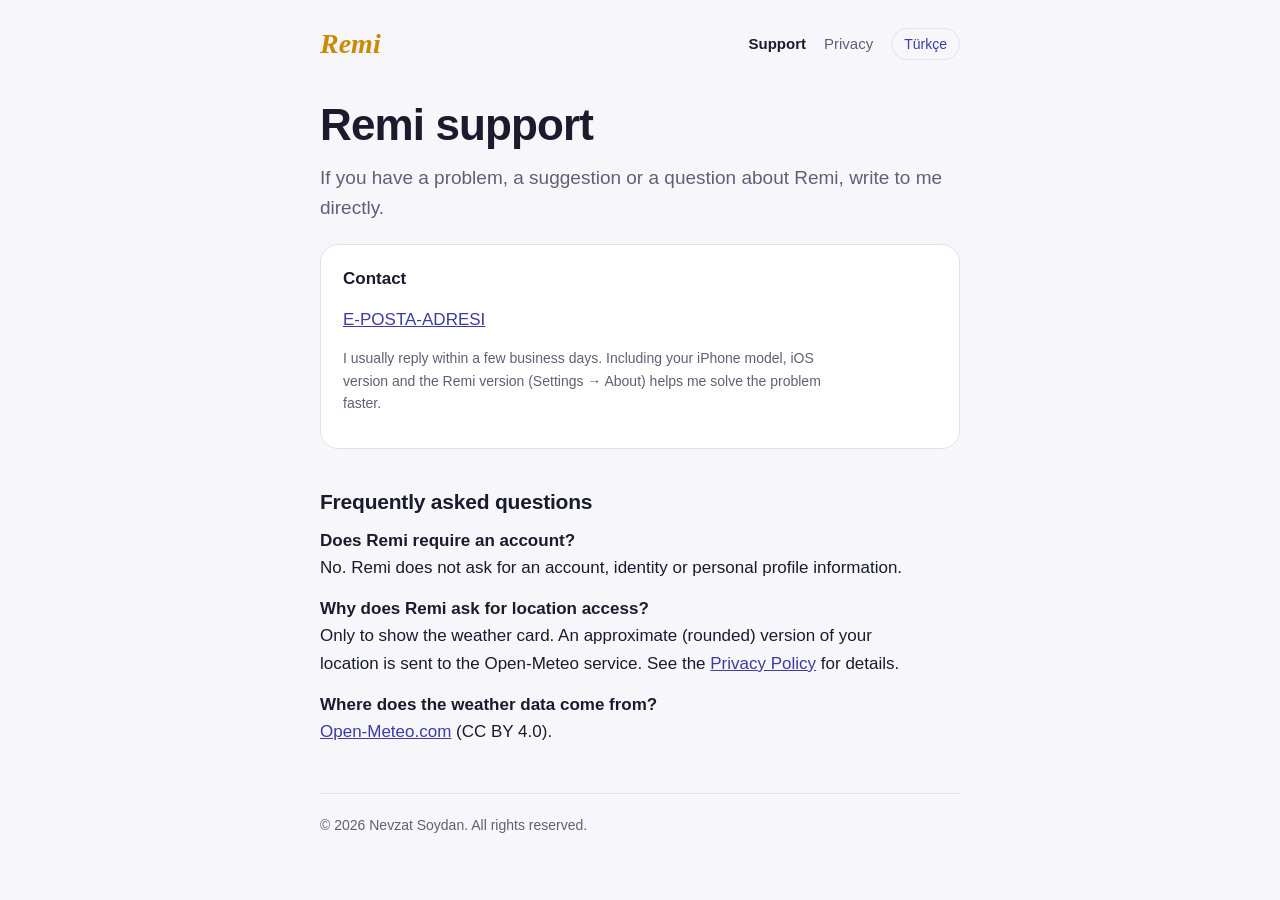
==== index.html @ 40884464 "Add files via upload" ====
<!doctype html>
<html lang="tr">
<head>
<meta charset="utf-8">
<meta name="viewport" content="width=device-width, initial-scale=1, viewport-fit=cover">
<title>Remi</title>
<meta name="description" content="Remi — iPhone uygulaması. Destek ve iletişim / Support and contact.">
<link rel="stylesheet" href="style.css">
<noscript><style>html[lang=tr] [lang=en]{display:block!important}button.lang{display:none}</style></noscript>
</head>
<body>
<div class="wrap">
<nav>
  <a class="brand" href="index.html">Remi</a>
  <div class="links">
    <a href="index.html" aria-current="page"><span lang="tr">Destek</span><span lang="en">Support</span></a>
    <a href="privacy.html"><span lang="tr">Gizlilik</span><span lang="en">Privacy</span></a>
    <button class="lang" id="lang" type="button">English</button>
  </div>
</nav>

<main>
<div lang="tr">
  <h1>Remi desteği</h1>
  <p class="lead">Remi ile ilgili bir sorun, öneri ya da sorunuz varsa bana doğrudan yazabilirsiniz.</p>
  <div class="card">
    <p><strong>İletişim</strong></p>
    <p><a href="mailto:E-POSTA-ADRESI">E-POSTA-ADRESI</a></p>
    <p class="meta">Mesajınıza genellikle birkaç iş günü içinde yanıt veririm. Yazarken iPhone modelinizi, iOS sürümünüzü ve Remi’nin sürümünü (Ayarlar → Hakkında) belirtirseniz sorunu daha hızlı çözebilirim.</p>
  </div>
  <h2>Sık sorulanlar</h2>
  <p><strong>Remi hesap ister mi?</strong><br>Hayır. Remi hesap, kimlik ya da kişisel profil bilgisi istemez.</p>
  <p><strong>Neden konum izni isteniyor?</strong><br>Yalnızca hava durumu kartını göstermek için. Konumunuzun yaklaşık (yuvarlanmış) hali Open-Meteo hizmetine gönderilir. Ayrıntılar için <a href="privacy.html">Gizlilik Politikası</a>’na bakın.</p>
  <p><strong>Hava durumu verisi nereden geliyor?</strong><br><a href="https://open-meteo.com/">Open-Meteo.com</a> (CC BY 4.0).</p>
</div>

<div lang="en">
  <h1>Remi support</h1>
  <p class="lead">If you have a problem, a suggestion or a question about Remi, write to me directly.</p>
  <div class="card">
    <p><strong>Contact</strong></p>
    <p><a href="mailto:E-POSTA-ADRESI">E-POSTA-ADRESI</a></p>
    <p class="meta">I usually reply within a few business days. Including your iPhone model, iOS version and the Remi version (Settings → About) helps me solve the problem faster.</p>
  </div>
  <h2>Frequently asked questions</h2>
  <p><strong>Does Remi require an account?</strong><br>No. Remi does not ask for an account, identity or personal profile information.</p>
  <p><strong>Why does Remi ask for location access?</strong><br>Only to show the weather card. An approximate (rounded) version of your location is sent to the Open-Meteo service. See the <a href="privacy.html">Privacy Policy</a> for details.</p>
  <p><strong>Where does the weather data come from?</strong><br><a href="https://open-meteo.com/">Open-Meteo.com</a> (CC BY 4.0).</p>
</div>
</main>

<footer>© 2026 Nevzat Soydan. <span lang="tr">Tüm hakları saklıdır.</span><span lang="en">All rights reserved.</span></footer>
</div>
<script src="lang.js"></script>
</body>
</html>
---- style.css ----
:root{--bg:#f6f6fb;--card:#fff;--ink:#1c1b2e;--mute:#605f78;--line:#e2e1ee;--accent:#3d3ba5;--gold:#c98a00;color-scheme:light dark}
@media (prefers-color-scheme:dark){:root{--bg:#121220;--card:#1d1d31;--ink:#f2f1fb;--mute:#a9a8c4;--line:#2f2f4b;--accent:#a9a8ff;--gold:#f5b82e}}
*{box-sizing:border-box}
html{-webkit-text-size-adjust:100%}
body{margin:0;background:var(--bg);color:var(--ink);font:17px/1.6 -apple-system,BlinkMacSystemFont,"SF Pro Text","Helvetica Neue",Arial,sans-serif;padding:env(safe-area-inset-top) env(safe-area-inset-right) env(safe-area-inset-bottom) env(safe-area-inset-left)}
.wrap{max-width:680px;margin:0 auto;padding:28px 20px 56px}
nav{display:flex;justify-content:space-between;align-items:center;gap:12px;margin-bottom:40px}
nav a.brand{font:italic 600 28px/1 Georgia,"New York",serif;color:var(--gold);text-decoration:none}
.links{display:flex;gap:18px;align-items:center;font-size:15px}
.links a{color:var(--mute);text-decoration:none}
.links a[aria-current]{color:var(--ink);font-weight:600}
button.lang{font:inherit;font-size:14px;color:var(--accent);background:none;border:1px solid var(--line);border-radius:999px;padding:4px 12px;cursor:pointer}
h1{font-size:clamp(32px,7vw,44px);line-height:1.15;letter-spacing:-.02em;margin:0 0 12px}
h2{font-size:21px;margin:36px 0 8px;letter-spacing:-.01em}
p{margin:0 0 14px;max-width:62ch}
.lead{font-size:19px;color:var(--mute)}
.card{background:var(--card);border:1px solid var(--line);border-radius:18px;padding:20px 22px;margin:20px 0}
a{color:var(--accent)}
a:focus-visible,button:focus-visible{outline:3px solid var(--accent);outline-offset:3px;border-radius:6px}
.meta{color:var(--mute);font-size:14px}
footer{margin-top:48px;padding-top:20px;border-top:1px solid var(--line);color:var(--mute);font-size:14px}
html[lang=tr] [lang=en],html[lang=en] [lang=tr]{display:none}
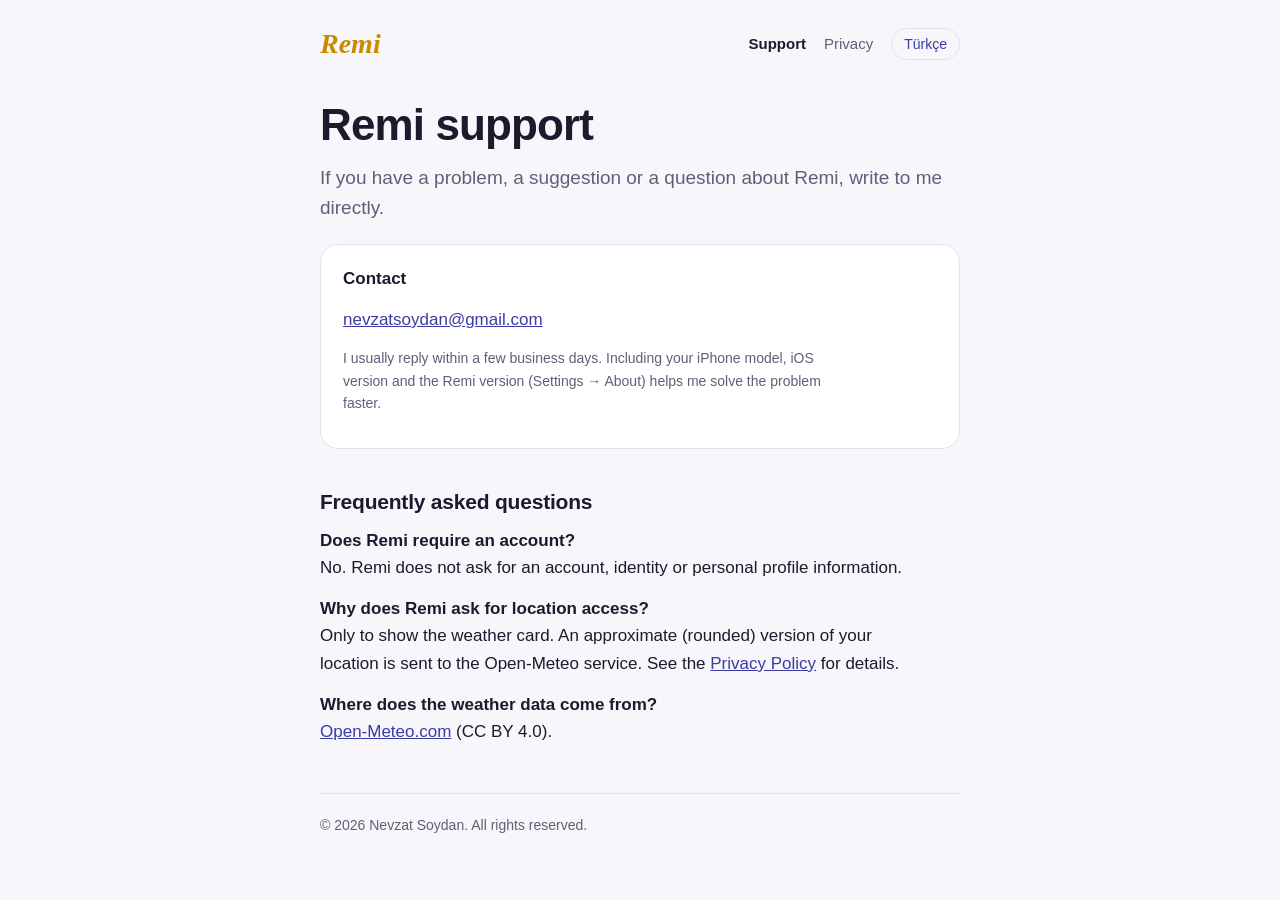
==== commit 0a782b93: "Update email address in index.html" ====
--- a/index.html
+++ b/index.html
@@ -25,7 +25,7 @@
   <p class="lead">Remi ile ilgili bir sorun, öneri ya da sorunuz varsa bana doğrudan yazabilirsiniz.</p>
   <div class="card">
     <p><strong>İletişim</strong></p>
-    <p><a href="mailto:E-POSTA-ADRESI">E-POSTA-ADRESI</a></p>
+    <p><a href="mailto:nevzatsoydan@gmail.com">nevzatsoydan@gmail.com</a></p>
     <p class="meta">Mesajınıza genellikle birkaç iş günü içinde yanıt veririm. Yazarken iPhone modelinizi, iOS sürümünüzü ve Remi’nin sürümünü (Ayarlar → Hakkında) belirtirseniz sorunu daha hızlı çözebilirim.</p>
   </div>
   <h2>Sık sorulanlar</h2>
@@ -39,7 +39,7 @@
   <p class="lead">If you have a problem, a suggestion or a question about Remi, write to me directly.</p>
   <div class="card">
     <p><strong>Contact</strong></p>
-    <p><a href="mailto:E-POSTA-ADRESI">E-POSTA-ADRESI</a></p>
+    <p><a href="mailto:nevzatsoydan@gmail.com">nevzatsoydan@gmail.com</a></p>
     <p class="meta">I usually reply within a few business days. Including your iPhone model, iOS version and the Remi version (Settings → About) helps me solve the problem faster.</p>
   </div>
   <h2>Frequently asked questions</h2>
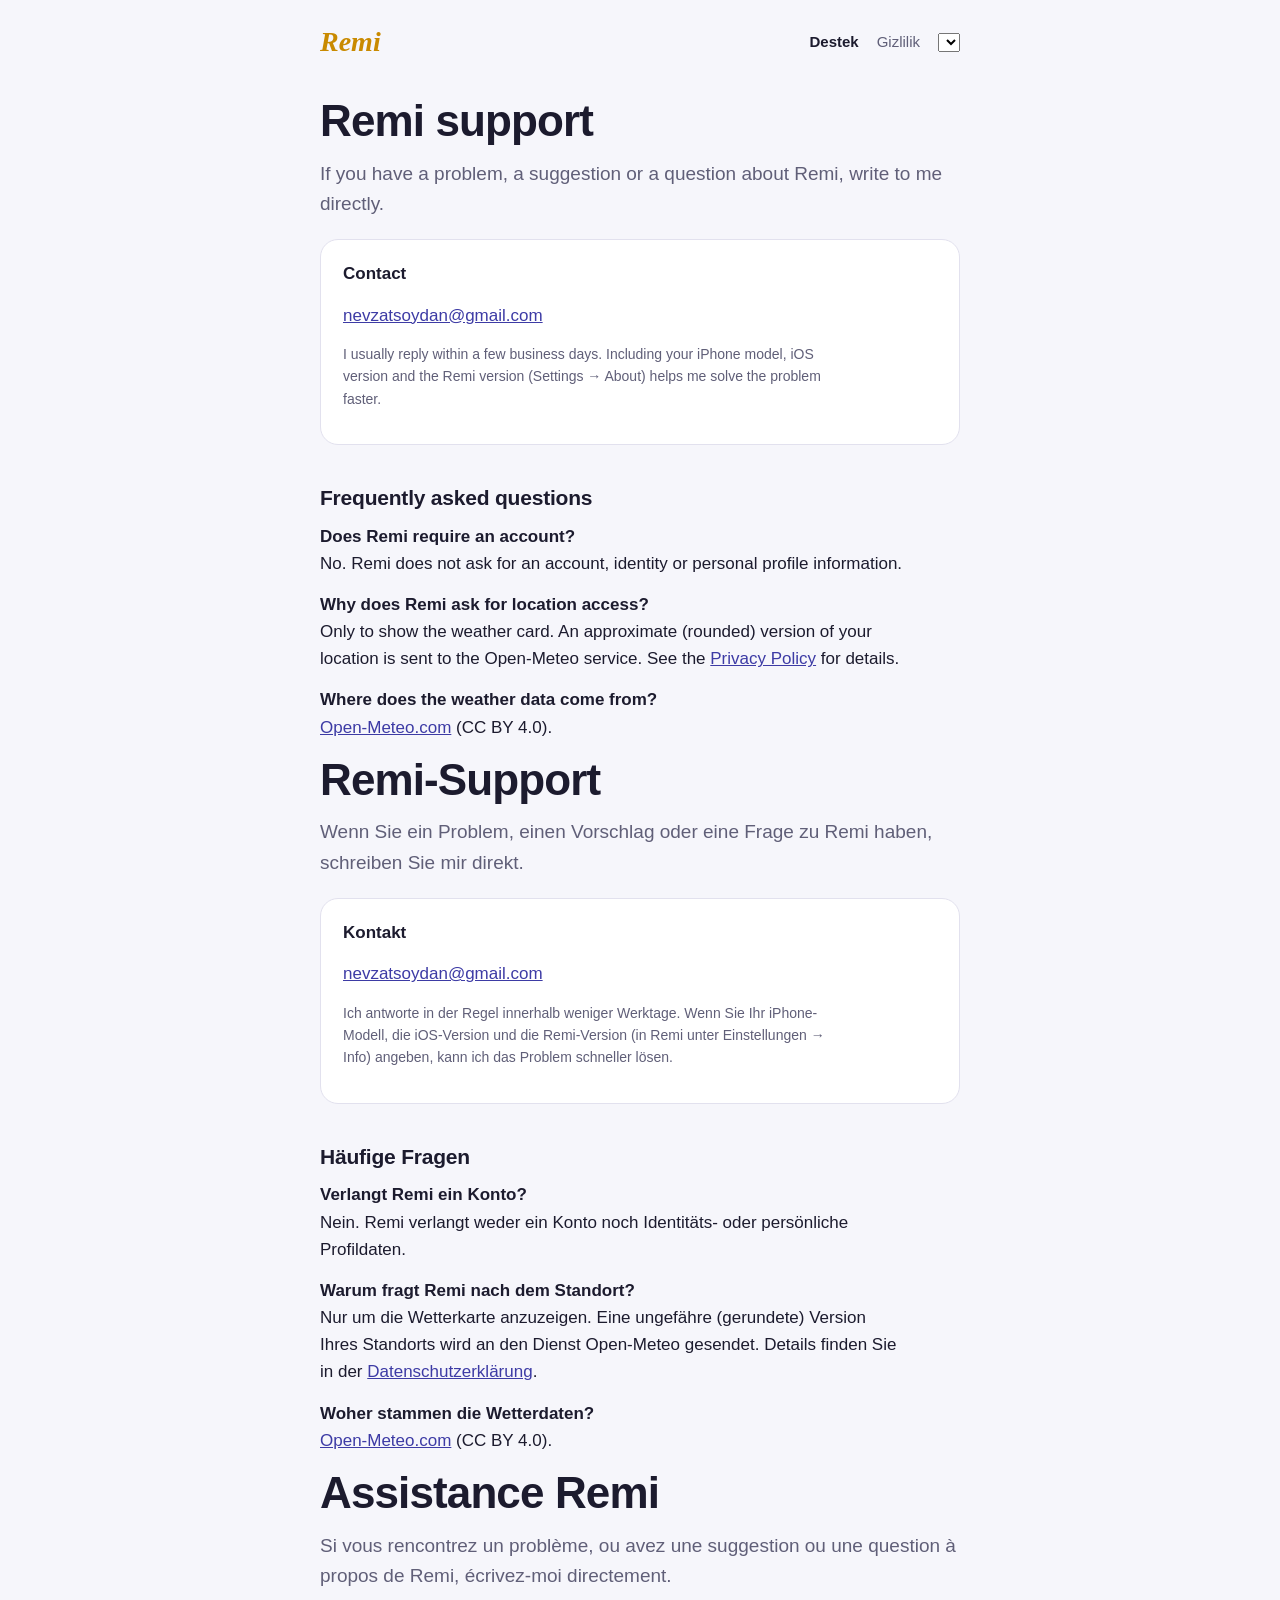
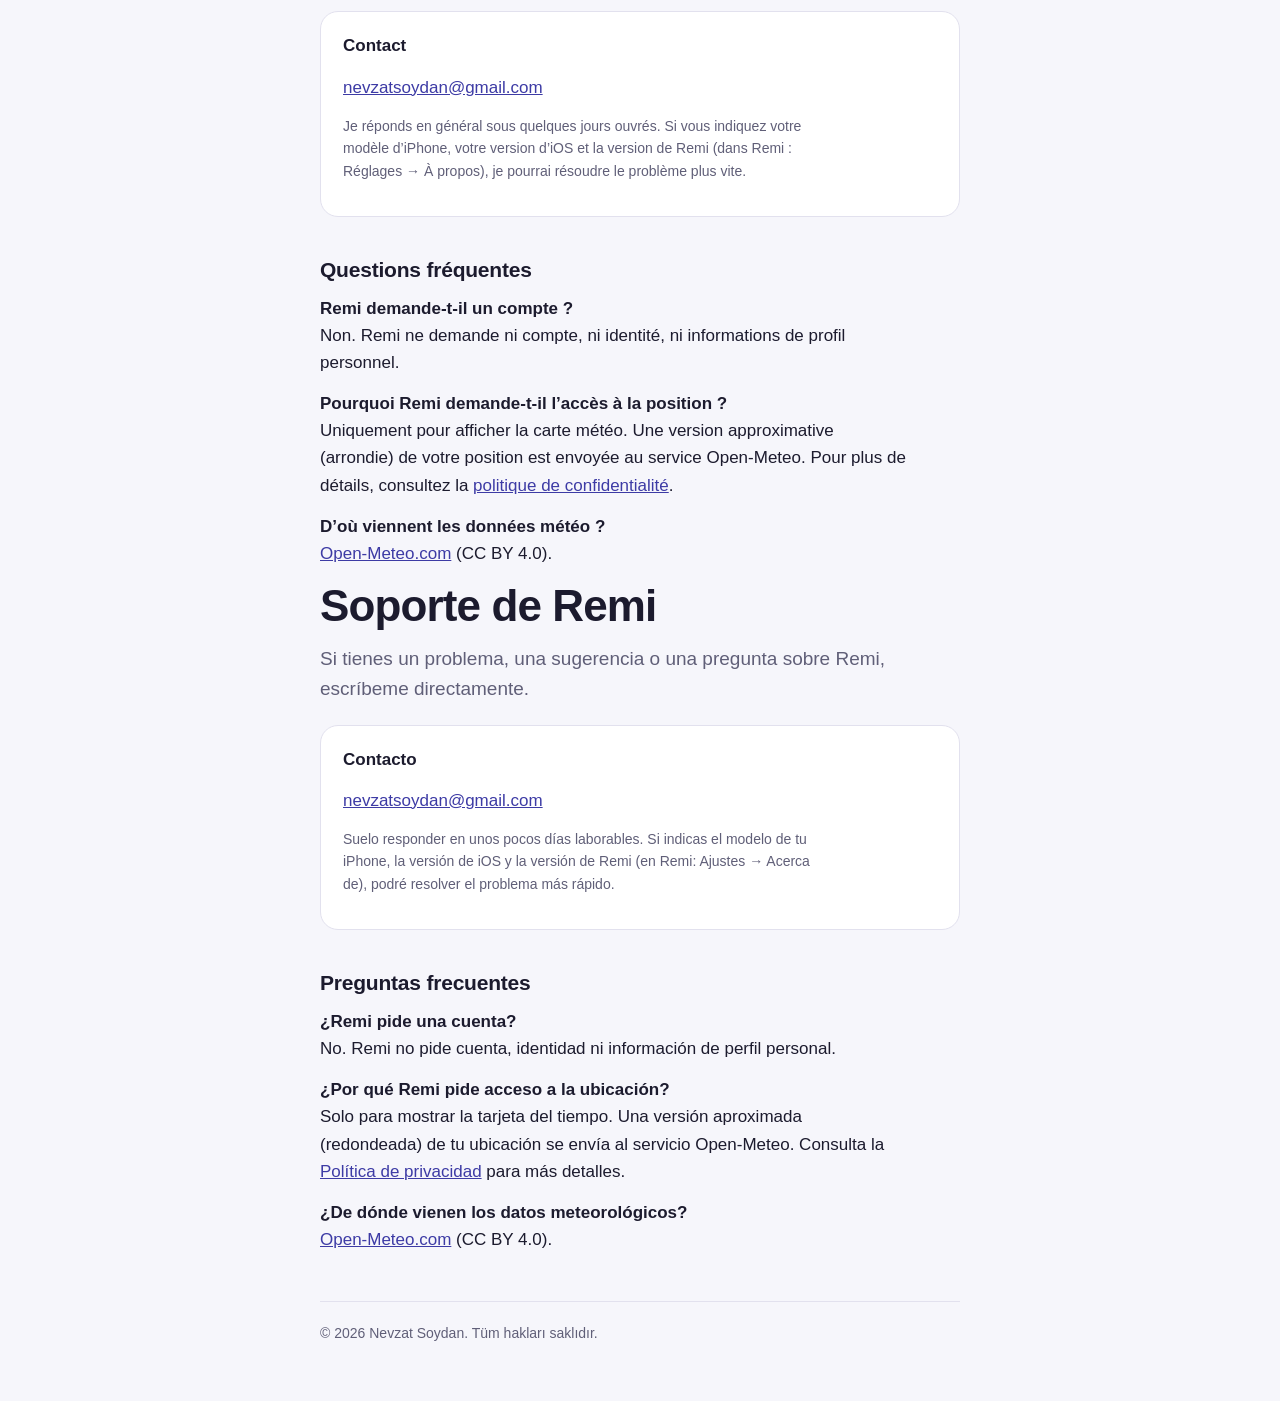
==== commit ee1b4a56: "Add files via upload" ====
--- a/index.html
+++ b/index.html
@@ -4,22 +4,24 @@
 <meta charset="utf-8">
 <meta name="viewport" content="width=device-width, initial-scale=1, viewport-fit=cover">
 <title>Remi</title>
-<meta name="description" content="Remi — iPhone uygulaması. Destek ve iletişim / Support and contact.">
+<meta name="description" content="Remi — Destek / Support / Assistance / Soporte">
 <link rel="stylesheet" href="style.css">
-<noscript><style>html[lang=tr] [lang=en]{display:block!important}button.lang{display:none}</style></noscript>
 </head>
 <body>
 <div class="wrap">
 <nav>
   <a class="brand" href="index.html">Remi</a>
   <div class="links">
-    <a href="index.html" aria-current="page"><span lang="tr">Destek</span><span lang="en">Support</span></a>
-    <a href="privacy.html"><span lang="tr">Gizlilik</span><span lang="en">Privacy</span></a>
-    <button class="lang" id="lang" type="button">English</button>
+    <a href="index.html" aria-current="page"><span data-i="support">Destek</span></a>
+    <a href="privacy.html"><span data-i="privacy">Gizlilik</span></a>
+    <select class="lang" id="lang" aria-label="Language / Dil">
+      <option value="tr">Türkçe</option><option value="en">English</option><option value="de">Deutsch</option><option value="fr">Français</option><option value="es">Español</option>
+    </select>
   </div>
 </nav>
 
 <main>
+
 <div lang="tr">
   <h1>Remi desteği</h1>
   <p class="lead">Remi ile ilgili bir sorun, öneri ya da sorunuz varsa bana doğrudan yazabilirsiniz.</p>
@@ -47,9 +49,51 @@
   <p><strong>Why does Remi ask for location access?</strong><br>Only to show the weather card. An approximate (rounded) version of your location is sent to the Open-Meteo service. See the <a href="privacy.html">Privacy Policy</a> for details.</p>
   <p><strong>Where does the weather data come from?</strong><br><a href="https://open-meteo.com/">Open-Meteo.com</a> (CC BY 4.0).</p>
 </div>
+
+<div lang="de">
+  <h1>Remi-Support</h1>
+  <p class="lead">Wenn Sie ein Problem, einen Vorschlag oder eine Frage zu Remi haben, schreiben Sie mir direkt.</p>
+  <div class="card">
+    <p><strong>Kontakt</strong></p>
+    <p><a href="mailto:nevzatsoydan@gmail.com">nevzatsoydan@gmail.com</a></p>
+    <p class="meta">Ich antworte in der Regel innerhalb weniger Werktage. Wenn Sie Ihr iPhone-Modell, die iOS-Version und die Remi-Version (in Remi unter Einstellungen → Info) angeben, kann ich das Problem schneller lösen.</p>
+  </div>
+  <h2>Häufige Fragen</h2>
+  <p><strong>Verlangt Remi ein Konto?</strong><br>Nein. Remi verlangt weder ein Konto noch Identitäts- oder persönliche Profildaten.</p>
+  <p><strong>Warum fragt Remi nach dem Standort?</strong><br>Nur um die Wetterkarte anzuzeigen. Eine ungefähre (gerundete) Version Ihres Standorts wird an den Dienst Open-Meteo gesendet. Details finden Sie in der <a href="privacy.html">Datenschutzerklärung</a>.</p>
+  <p><strong>Woher stammen die Wetterdaten?</strong><br><a href="https://open-meteo.com/">Open-Meteo.com</a> (CC BY 4.0).</p>
+</div>
+
+<div lang="fr">
+  <h1>Assistance Remi</h1>
+  <p class="lead">Si vous rencontrez un problème, ou avez une suggestion ou une question à propos de Remi, écrivez-moi directement.</p>
+  <div class="card">
+    <p><strong>Contact</strong></p>
+    <p><a href="mailto:nevzatsoydan@gmail.com">nevzatsoydan@gmail.com</a></p>
+    <p class="meta">Je réponds en général sous quelques jours ouvrés. Si vous indiquez votre modèle d’iPhone, votre version d’iOS et la version de Remi (dans Remi : Réglages → À propos), je pourrai résoudre le problème plus vite.</p>
+  </div>
+  <h2>Questions fréquentes</h2>
+  <p><strong>Remi demande-t-il un compte ?</strong><br>Non. Remi ne demande ni compte, ni identité, ni informations de profil personnel.</p>
+  <p><strong>Pourquoi Remi demande-t-il l’accès à la position ?</strong><br>Uniquement pour afficher la carte météo. Une version approximative (arrondie) de votre position est envoyée au service Open-Meteo. Pour plus de détails, consultez la <a href="privacy.html">politique de confidentialité</a>.</p>
+  <p><strong>D’où viennent les données météo ?</strong><br><a href="https://open-meteo.com/">Open-Meteo.com</a> (CC BY 4.0).</p>
+</div>
+
+<div lang="es">
+  <h1>Soporte de Remi</h1>
+  <p class="lead">Si tienes un problema, una sugerencia o una pregunta sobre Remi, escríbeme directamente.</p>
+  <div class="card">
+    <p><strong>Contacto</strong></p>
+    <p><a href="mailto:nevzatsoydan@gmail.com">nevzatsoydan@gmail.com</a></p>
+    <p class="meta">Suelo responder en unos pocos días laborables. Si indicas el modelo de tu iPhone, la versión de iOS y la versión de Remi (en Remi: Ajustes → Acerca de), podré resolver el problema más rápido.</p>
+  </div>
+  <h2>Preguntas frecuentes</h2>
+  <p><strong>¿Remi pide una cuenta?</strong><br>No. Remi no pide cuenta, identidad ni información de perfil personal.</p>
+  <p><strong>¿Por qué Remi pide acceso a la ubicación?</strong><br>Solo para mostrar la tarjeta del tiempo. Una versión aproximada (redondeada) de tu ubicación se envía al servicio Open-Meteo. Consulta la <a href="privacy.html">Política de privacidad</a> para más detalles.</p>
+  <p><strong>¿De dónde vienen los datos meteorológicos?</strong><br><a href="https://open-meteo.com/">Open-Meteo.com</a> (CC BY 4.0).</p>
+</div>
 </main>
 
-<footer>© 2026 Nevzat Soydan. <span lang="tr">Tüm hakları saklıdır.</span><span lang="en">All rights reserved.</span></footer>
+<footer>© 2026 Nevzat Soydan. <span data-i="rights">Tüm hakları saklıdır.</span></footer>
 </div>
 <script src="lang.js"></script>
 </body>
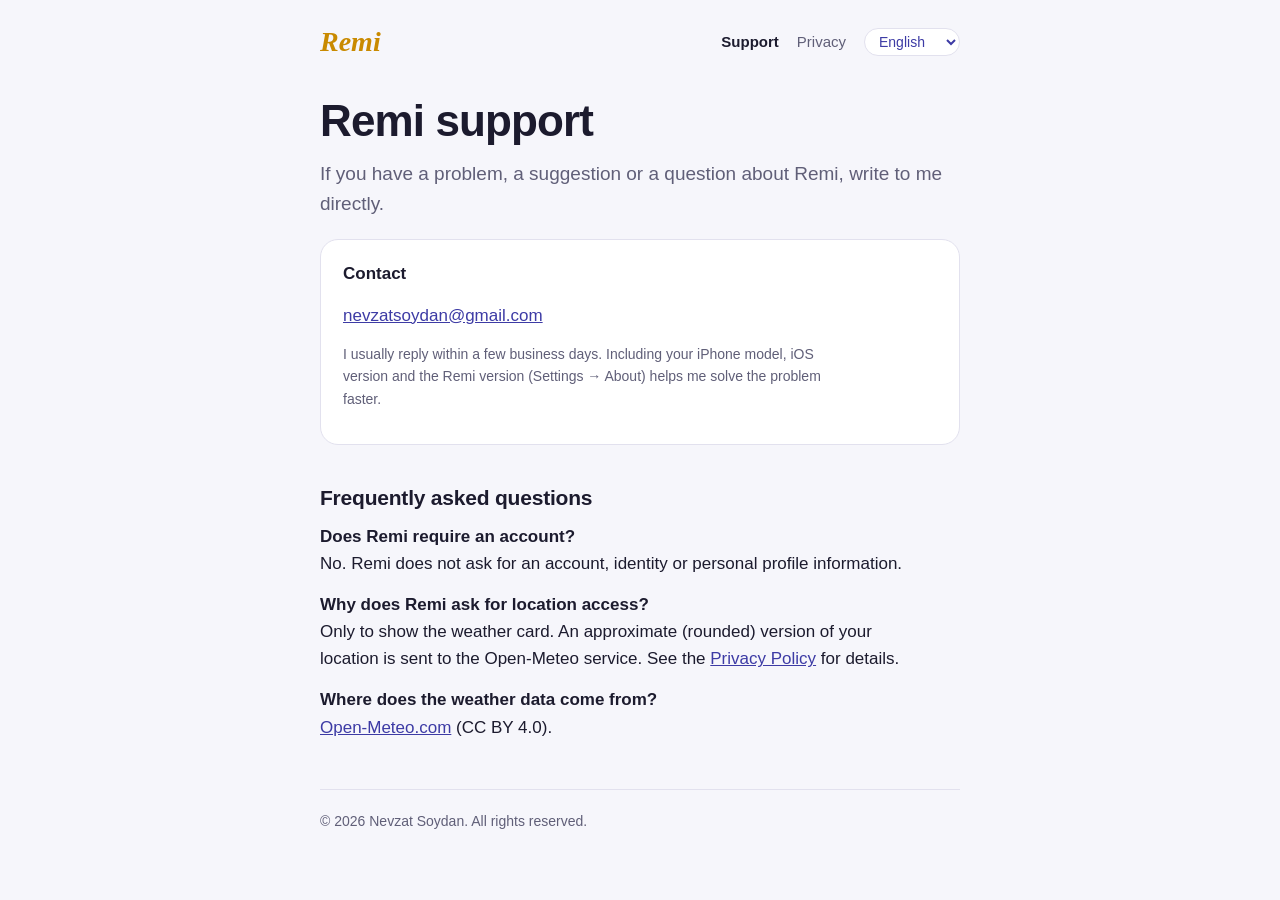
==== commit b303dbad: "Add files via upload" ====
--- a/index.html
+++ b/index.html
@@ -5,7 +5,32 @@
 <meta name="viewport" content="width=device-width, initial-scale=1, viewport-fit=cover">
 <title>Remi</title>
 <meta name="description" content="Remi — Destek / Support / Assistance / Soporte">
-<link rel="stylesheet" href="style.css">
+<style>
+:root{--bg:#f6f6fb;--card:#fff;--ink:#1c1b2e;--mute:#605f78;--line:#e2e1ee;--accent:#3d3ba5;--gold:#c98a00;color-scheme:light dark}
+@media (prefers-color-scheme:dark){:root{--bg:#121220;--card:#1d1d31;--ink:#f2f1fb;--mute:#a9a8c4;--line:#2f2f4b;--accent:#a9a8ff;--gold:#f5b82e}}
+*{box-sizing:border-box}
+html{-webkit-text-size-adjust:100%}
+body{margin:0;background:var(--bg);color:var(--ink);font:17px/1.6 -apple-system,BlinkMacSystemFont,"SF Pro Text","Helvetica Neue",Arial,sans-serif;padding:env(safe-area-inset-top) env(safe-area-inset-right) env(safe-area-inset-bottom) env(safe-area-inset-left)}
+.wrap{max-width:680px;margin:0 auto;padding:28px 20px 56px}
+nav{display:flex;flex-wrap:wrap;justify-content:space-between;align-items:center;gap:12px;margin-bottom:40px}
+nav a.brand{font:italic 600 28px/1 Georgia,"New York",serif;color:var(--gold);text-decoration:none}
+.links{display:flex;flex-wrap:wrap;gap:8px 18px;align-items:center;font-size:15px}
+.links a{color:var(--mute);text-decoration:none}
+.links a[aria-current]{color:var(--ink);font-weight:600}
+h1,h2,p{overflow-wrap:break-word;hyphens:auto}
+h1{font-size:clamp(28px,7vw,44px);line-height:1.15;letter-spacing:-.02em;margin:0 0 12px}
+h2{font-size:21px;margin:36px 0 8px;letter-spacing:-.01em}
+p{margin:0 0 14px;max-width:62ch}
+.lead{font-size:19px;color:var(--mute)}
+.card{background:var(--card);border:1px solid var(--line);border-radius:18px;padding:20px 22px;margin:20px 0}
+a{color:var(--accent)}
+a:focus-visible,button:focus-visible{outline:3px solid var(--accent);outline-offset:3px;border-radius:6px}
+.meta{color:var(--mute);font-size:14px}
+footer{margin-top:48px;padding-top:20px;border-top:1px solid var(--line);color:var(--mute);font-size:14px}
+select.lang{font:inherit;font-size:14px;color:var(--accent);background:var(--card);border:1px solid var(--line);border-radius:999px;padding:4px 10px;cursor:pointer}
+.wrap [lang]{display:none}
+html[lang=tr] .wrap [lang=tr],html[lang=en] .wrap [lang=en],html[lang=de] .wrap [lang=de],html[lang=fr] .wrap [lang=fr],html[lang=es] .wrap [lang=es]{display:revert}
+</style>
 </head>
 <body>
 <div class="wrap">
@@ -95,6 +120,21 @@
 
 <footer>© 2026 Nevzat Soydan. <span data-i="rights">Tüm hakları saklıdır.</span></footer>
 </div>
-<script src="lang.js"></script>
+<script>
+(function(){
+var d=document.documentElement,sel=document.getElementById('lang');
+var T={
+tr:{support:'Destek',privacy:'Gizlilik',rights:'Tüm hakları saklıdır.'},
+en:{support:'Support',privacy:'Privacy',rights:'All rights reserved.'},
+de:{support:'Support',privacy:'Datenschutz',rights:'Alle Rechte vorbehalten.'},
+fr:{support:'Assistance',privacy:'Confidentialité',rights:'Tous droits réservés.'},
+es:{support:'Soporte',privacy:'Privacidad',rights:'Todos los derechos reservados.'}};
+function set(l){d.lang=l;sel.value=l;var t=T[l];
+document.querySelectorAll('[data-i]').forEach(function(e){e.textContent=t[e.getAttribute('data-i')]})}
+var n=(navigator.language||'en').slice(0,2).toLowerCase();
+set(Object.prototype.hasOwnProperty.call(T,n)?n:'en');
+sel.addEventListener('change',function(){set(sel.value)});
+})();
+</script>
 </body>
 </html>
